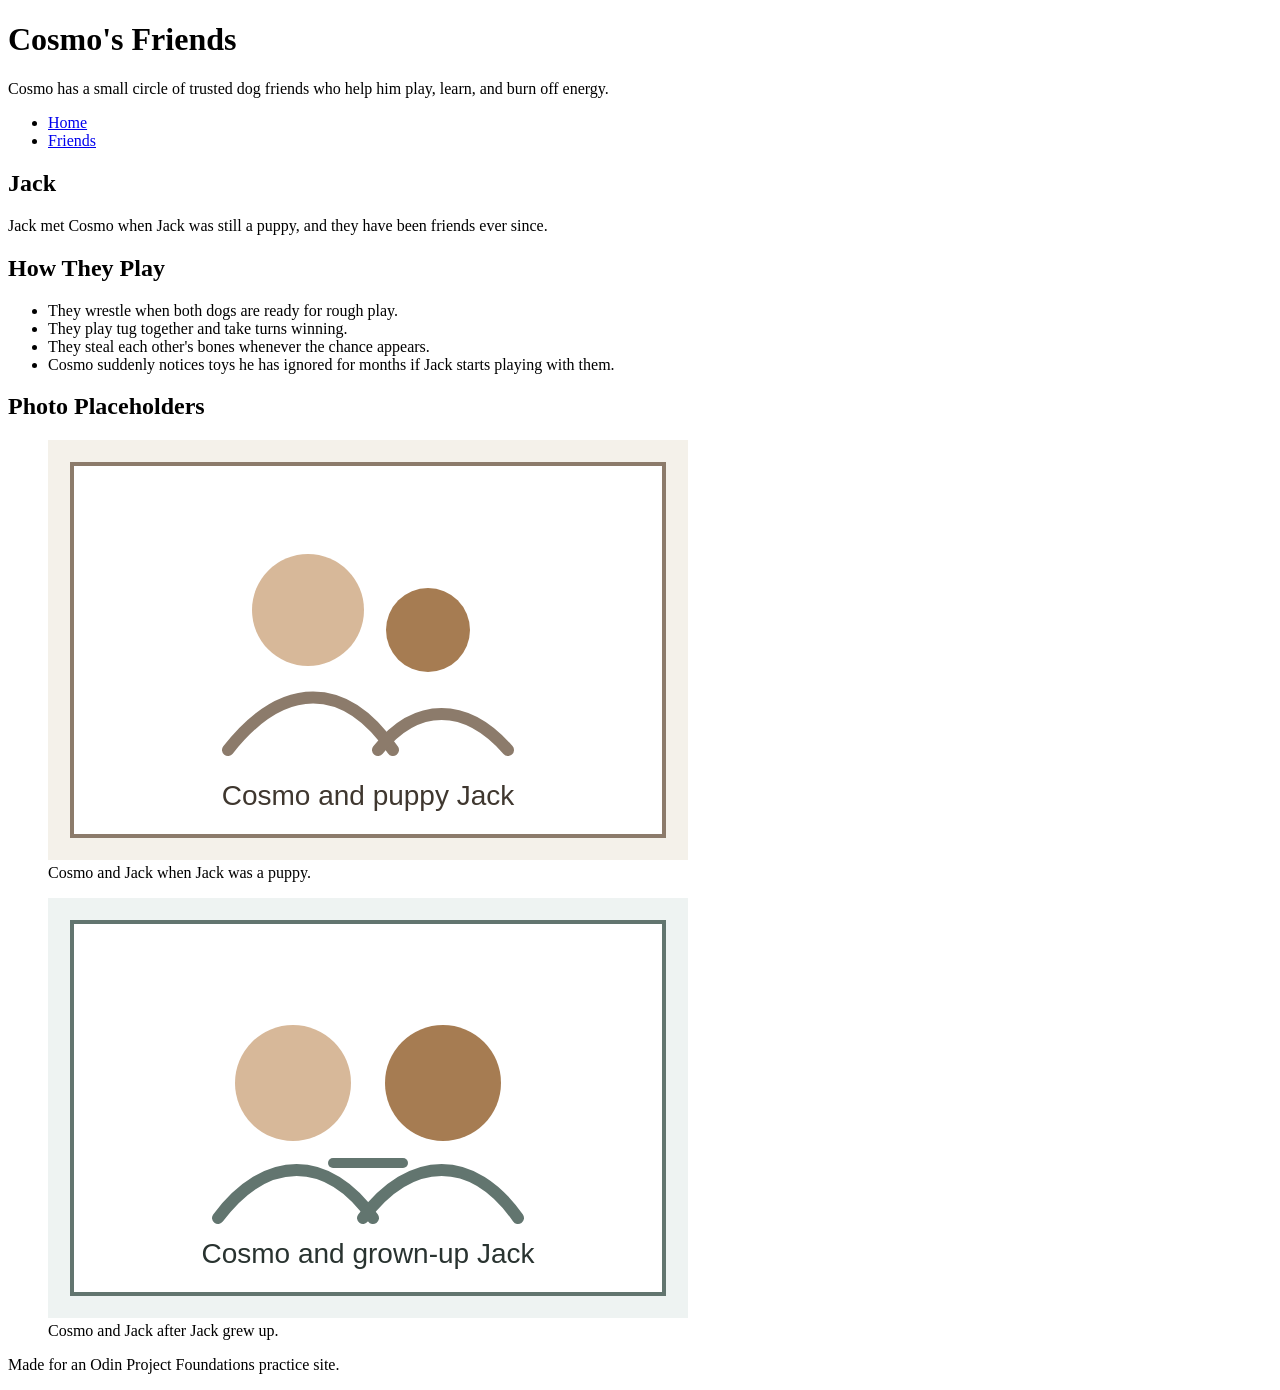
==== friends.html @ 3806a2f5 "Add Cosmo friends page" ====
<!doctype html>
<html lang="en">
  <head>
    <meta charset="utf-8" />
    <meta name="viewport" content="width=device-width, initial-scale=1.0" />
    <title>Cosmo's Friends</title>
  </head>
  <body>
    <header>
      <h1>Cosmo's Friends</h1>

      <p>
        Cosmo has a small circle of trusted dog friends who help him play, learn,
        and burn off energy.
      </p>

      <nav aria-label="Main navigation">
        <ul>
          <li><a href="index.html">Home</a></li>
          <li><a href="friends.html">Friends</a></li>
        </ul>
      </nav>
    </header>

    <main>
      <h2>Jack</h2>

      <p>
        Jack met Cosmo when Jack was still a puppy, and they have been friends
        ever since.
      </p>

      <h2>How They Play</h2>

      <ul>
        <li>They wrestle when both dogs are ready for rough play.</li>
        <li>They play tug together and take turns winning.</li>
        <li>They steal each other's bones whenever the chance appears.</li>
        <li>
          Cosmo suddenly notices toys he has ignored for months if Jack starts
          playing with them.
        </li>
      </ul>

      <h2>Photo Placeholders</h2>

      <figure>
        <img
          src="images/jack-puppy-placeholder.svg"
          alt="Placeholder for a photo of Cosmo and Jack when Jack was a puppy"
        />
        <figcaption>Cosmo and Jack when Jack was a puppy.</figcaption>
      </figure>

      <figure>
        <img
          src="images/jack-older-placeholder.svg"
          alt="Placeholder for a photo of Cosmo and Jack when Jack was older"
        />
        <figcaption>Cosmo and Jack after Jack grew up.</figcaption>
      </figure>
    </main>

    <footer>
      <p>Made for an Odin Project Foundations practice site.</p>
    </footer>
  </body>
</html>
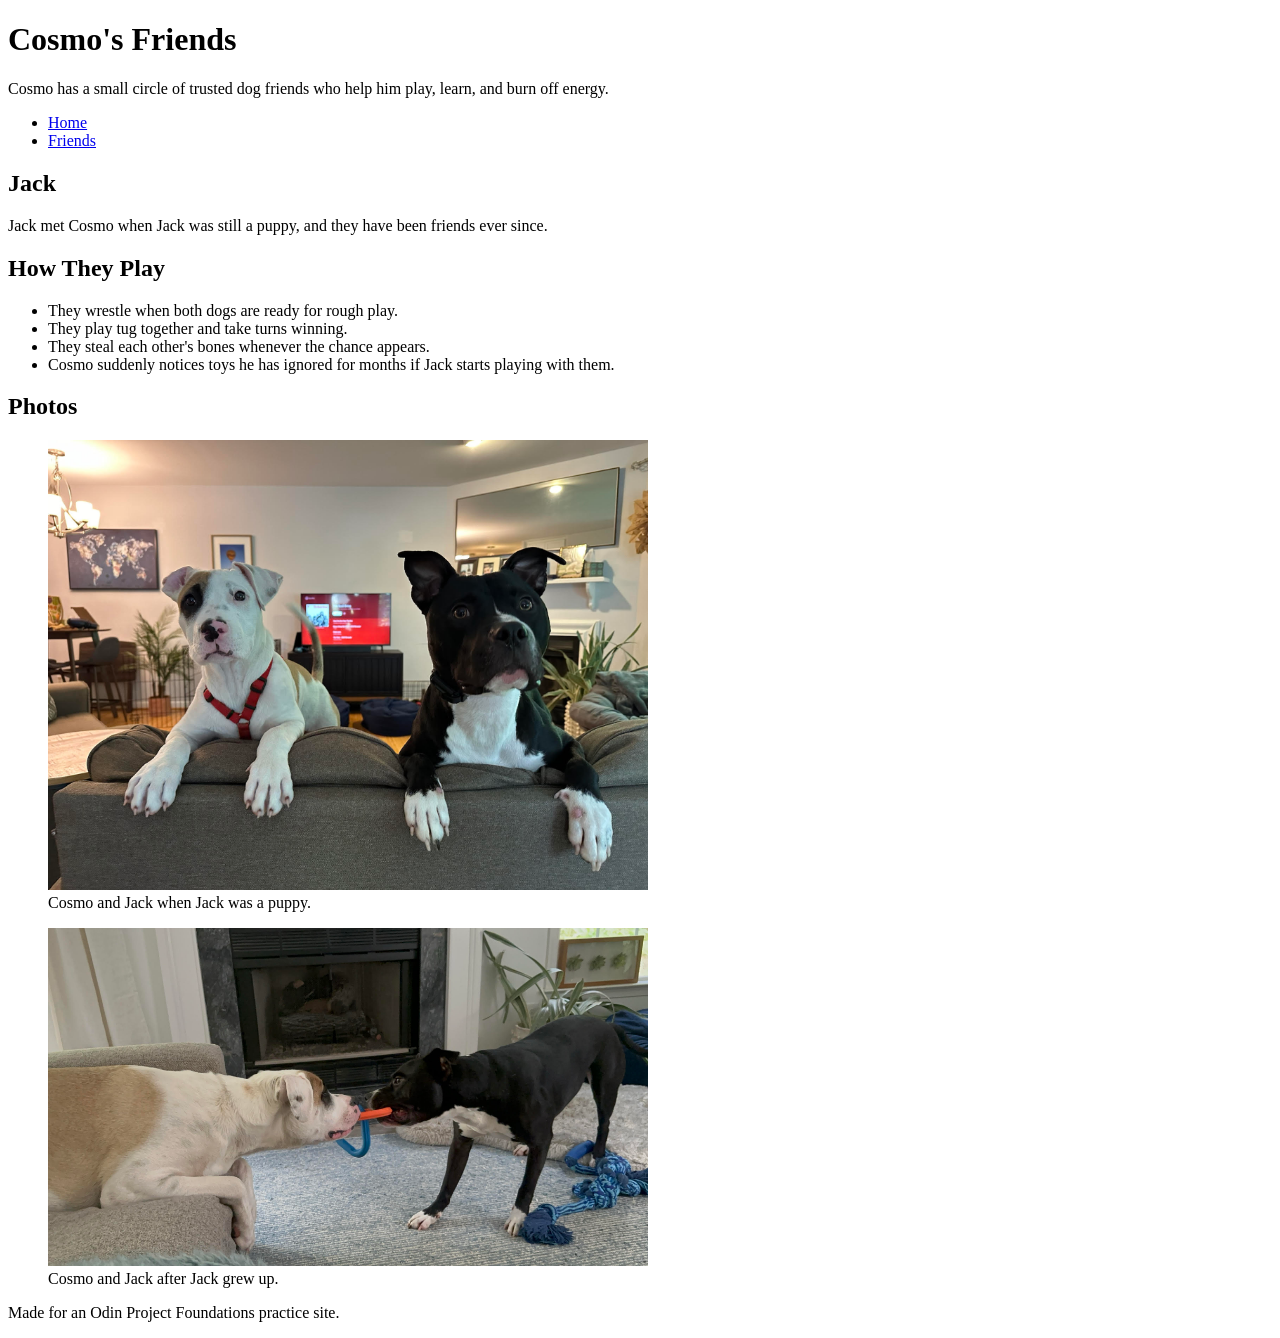
==== commit 4d773a35: "Add real photos of Jack" ====
--- a/friends.html
+++ b/friends.html
@@ -10,8 +10,8 @@
       <h1>Cosmo's Friends</h1>
 
       <p>
-        Cosmo has a small circle of trusted dog friends who help him play, learn,
-        and burn off energy.
+        Cosmo has a small circle of trusted dog friends who help him play,
+        learn, and burn off energy.
       </p>
 
       <nav aria-label="Main navigation">
@@ -42,20 +42,22 @@
         </li>
       </ul>
 
-      <h2>Photo Placeholders</h2>
+      <h2>Photos</h2>
 
       <figure>
         <img
-          src="images/jack-puppy-placeholder.svg"
-          alt="Placeholder for a photo of Cosmo and Jack when Jack was a puppy"
+          src="images/1.jpg"
+          alt="Cosmo and Jack when Jack was a puppy"
+          width="600"
         />
         <figcaption>Cosmo and Jack when Jack was a puppy.</figcaption>
       </figure>
 
       <figure>
         <img
-          src="images/jack-older-placeholder.svg"
-          alt="Placeholder for a photo of Cosmo and Jack when Jack was older"
+          src="images/2.jpg"
+          alt="Cosmo and Jack when Jack was older"
+          width="600"
         />
         <figcaption>Cosmo and Jack after Jack grew up.</figcaption>
       </figure>
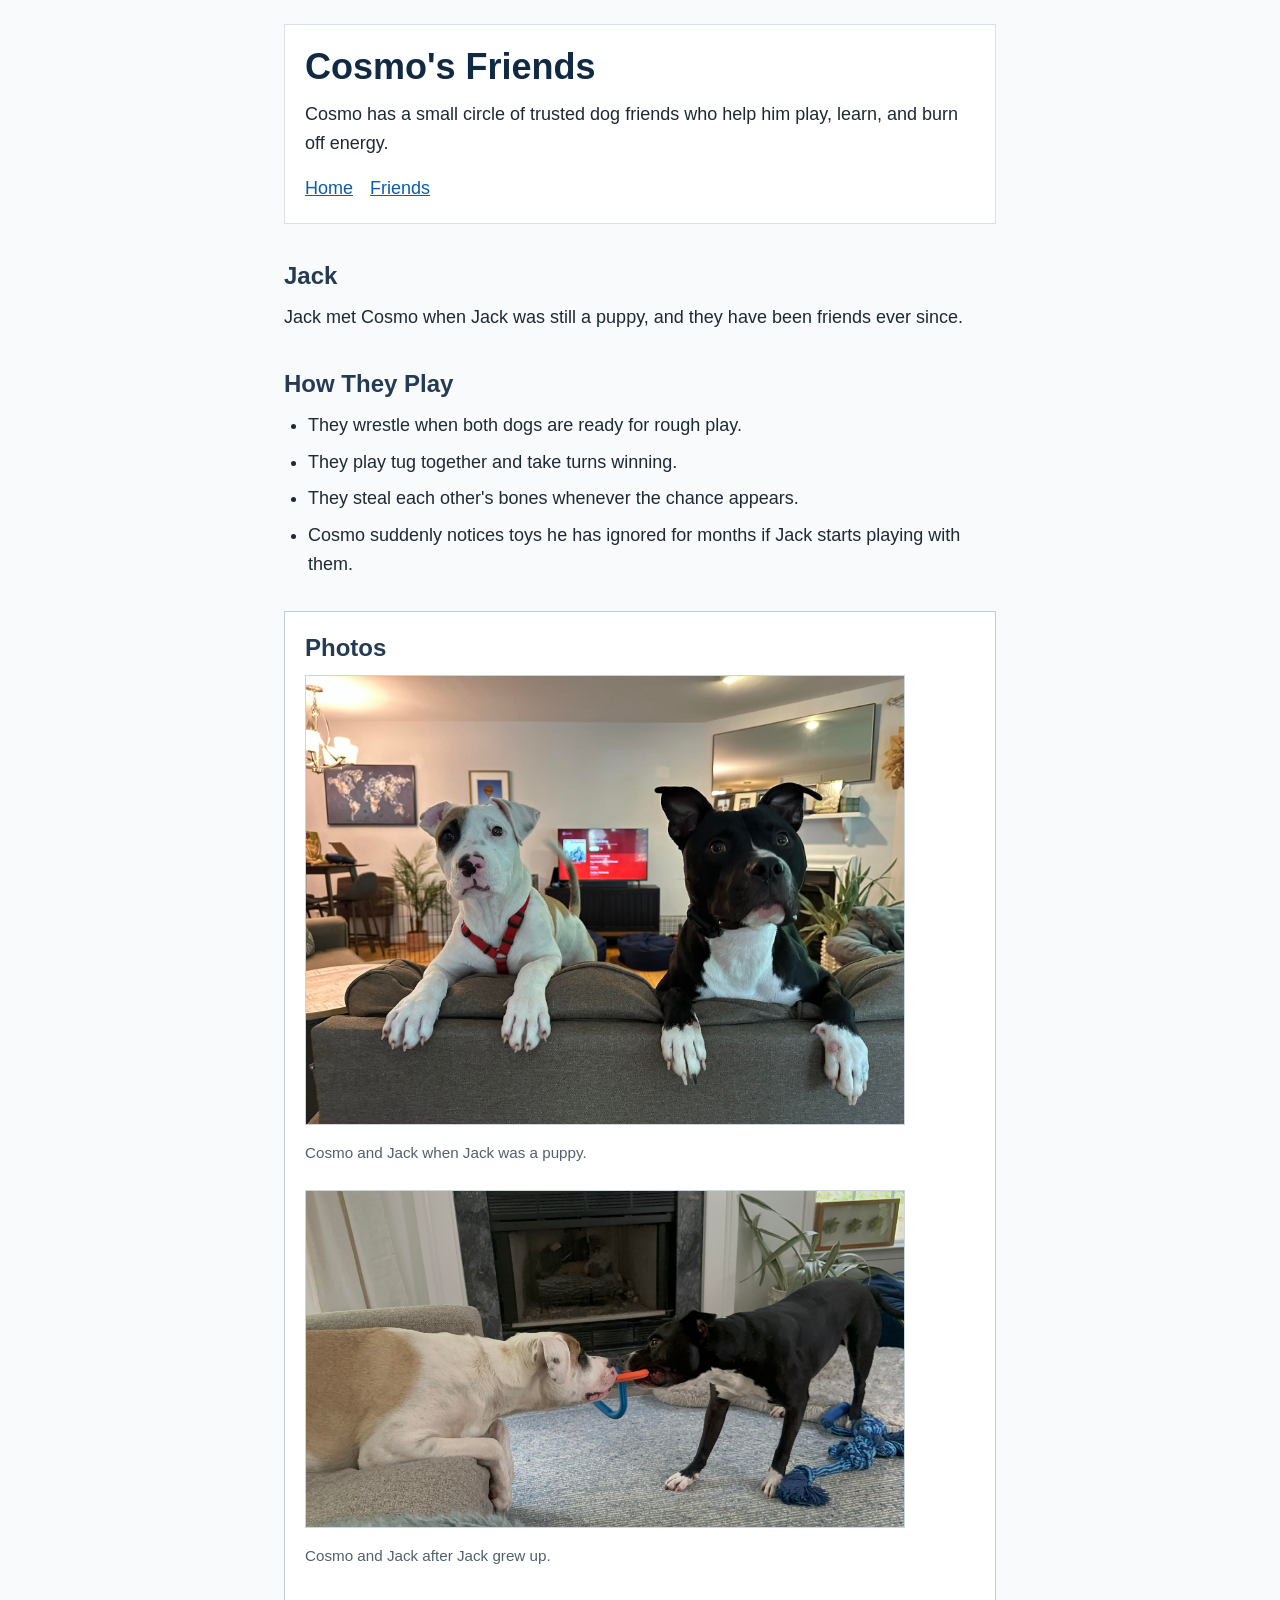
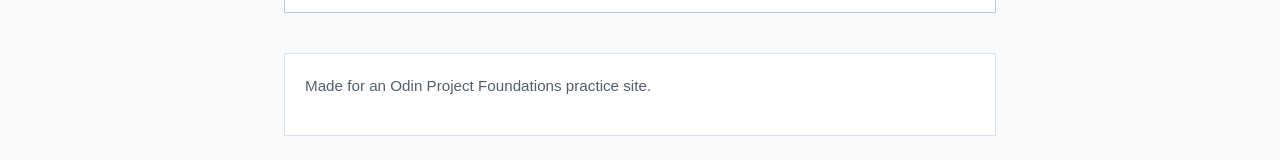
==== commit 4d14a7bb: "Add CSS foundations styling" ====
--- a/friends.html
+++ b/friends.html
@@ -3,10 +3,11 @@
   <head>
     <meta charset="utf-8" />
     <meta name="viewport" content="width=device-width, initial-scale=1.0" />
+    <link rel="stylesheet" href="styles.css" />
     <title>Cosmo's Friends</title>
   </head>
   <body>
-    <header>
+    <header class="site-header">
       <h1>Cosmo's Friends</h1>
 
       <p>
@@ -14,7 +15,7 @@
         learn, and burn off energy.
       </p>
 
-      <nav aria-label="Main navigation">
+      <nav class="site-nav" aria-label="Main navigation">
         <ul>
           <li><a href="index.html">Home</a></li>
           <li><a href="friends.html">Friends</a></li>
@@ -22,7 +23,7 @@
       </nav>
     </header>
 
-    <main>
+    <main class="page-content">
       <h2>Jack</h2>
 
       <p>
@@ -42,28 +43,30 @@
         </li>
       </ul>
 
-      <h2>Photos</h2>
+      <section class="content-card">
+        <h2>Photos</h2>
 
-      <figure>
-        <img
-          src="images/1.jpg"
-          alt="Cosmo and Jack when Jack was a puppy"
-          width="600"
-        />
-        <figcaption>Cosmo and Jack when Jack was a puppy.</figcaption>
-      </figure>
+        <figure>
+          <img
+            src="images/1.jpg"
+            alt="Cosmo and Jack when Jack was a puppy"
+            width="600"
+          />
+          <figcaption>Cosmo and Jack when Jack was a puppy.</figcaption>
+        </figure>
 
-      <figure>
-        <img
-          src="images/2.jpg"
-          alt="Cosmo and Jack when Jack was older"
-          width="600"
-        />
-        <figcaption>Cosmo and Jack after Jack grew up.</figcaption>
-      </figure>
+        <figure>
+          <img
+            src="images/2.jpg"
+            alt="Cosmo and Jack when Jack was older"
+            width="600"
+          />
+          <figcaption>Cosmo and Jack after Jack grew up.</figcaption>
+        </figure>
+      </section>
     </main>
 
-    <footer>
+    <footer class="site-footer">
       <p>Made for an Odin Project Foundations practice site.</p>
     </footer>
   </body>
--- a/styles.css
+++ b/styles.css
@@ -0,0 +1,131 @@
+/* Basic page setup
+   These rules affect the whole page and are good examples of broad selectors. */
+* {
+  box-sizing: border-box;
+}
+
+body {
+  max-width: 760px;
+  margin: 0 auto;
+  padding: 24px;
+  color: #1f2933;
+  background-color: #f8fafc;
+  font-family: Arial, Helvetica, sans-serif;
+  font-size: 18px;
+  line-height: 1.6;
+}
+
+/* Type selectors
+   These keep base text styles simple and easy to inspect in the browser. */
+h1 {
+  margin: 0 0 12px;
+  color: #102a43;
+  font-size: 2.25rem;
+  line-height: 1.2;
+}
+
+h2 {
+  margin: 36px 0 12px;
+  color: #243b53;
+  font-size: 1.5rem;
+  line-height: 1.3;
+}
+
+p {
+  margin: 0 0 16px;
+}
+
+ul,
+ol {
+  margin: 0 0 24px;
+  padding-left: 24px;
+}
+
+li {
+  margin-bottom: 8px;
+}
+
+a {
+  color: #0b5cad;
+  text-decoration: underline;
+}
+
+a:hover {
+  color: #084b8a;
+}
+
+a:focus {
+  outline: 3px solid #f7c948;
+  outline-offset: 3px;
+}
+
+img {
+  display: block;
+  max-width: 100%;
+  height: auto;
+  margin-bottom: 16px;
+  border: 1px solid #cbd5e1;
+}
+
+figure {
+  margin: 0 0 24px;
+}
+
+figcaption {
+  color: #52606d;
+  font-size: 0.95rem;
+}
+
+/* Page sections
+   Classes make reusable page areas clear without using high-specificity IDs. */
+.site-header,
+.site-footer {
+  padding: 20px;
+  border: 1px solid #d9e2ec;
+  background-color: #ffffff;
+}
+
+.site-header {
+  margin-bottom: 32px;
+}
+
+.site-footer {
+  margin-top: 40px;
+  color: #52606d;
+  font-size: 0.95rem;
+}
+
+.page-content {
+  margin-bottom: 32px;
+}
+
+/* Navigation
+   List items are block elements by default. Inline-block keeps them side by side. */
+.site-nav ul {
+  margin: 0;
+  padding-left: 0;
+  list-style: none;
+}
+
+.site-nav li {
+  display: inline-block;
+  margin-right: 12px;
+  margin-bottom: 0;
+}
+
+/* Box model example
+   This card demonstrates margin outside, padding inside, a border, and a background. */
+.content-card {
+  margin: 32px 0;
+  padding: 20px;
+  border: 1px solid #bcccdc;
+  background-color: #ffffff;
+}
+
+.content-card h2 {
+  margin-top: 0;
+}
+
+.content-card p:last-child {
+  margin-bottom: 0;
+}
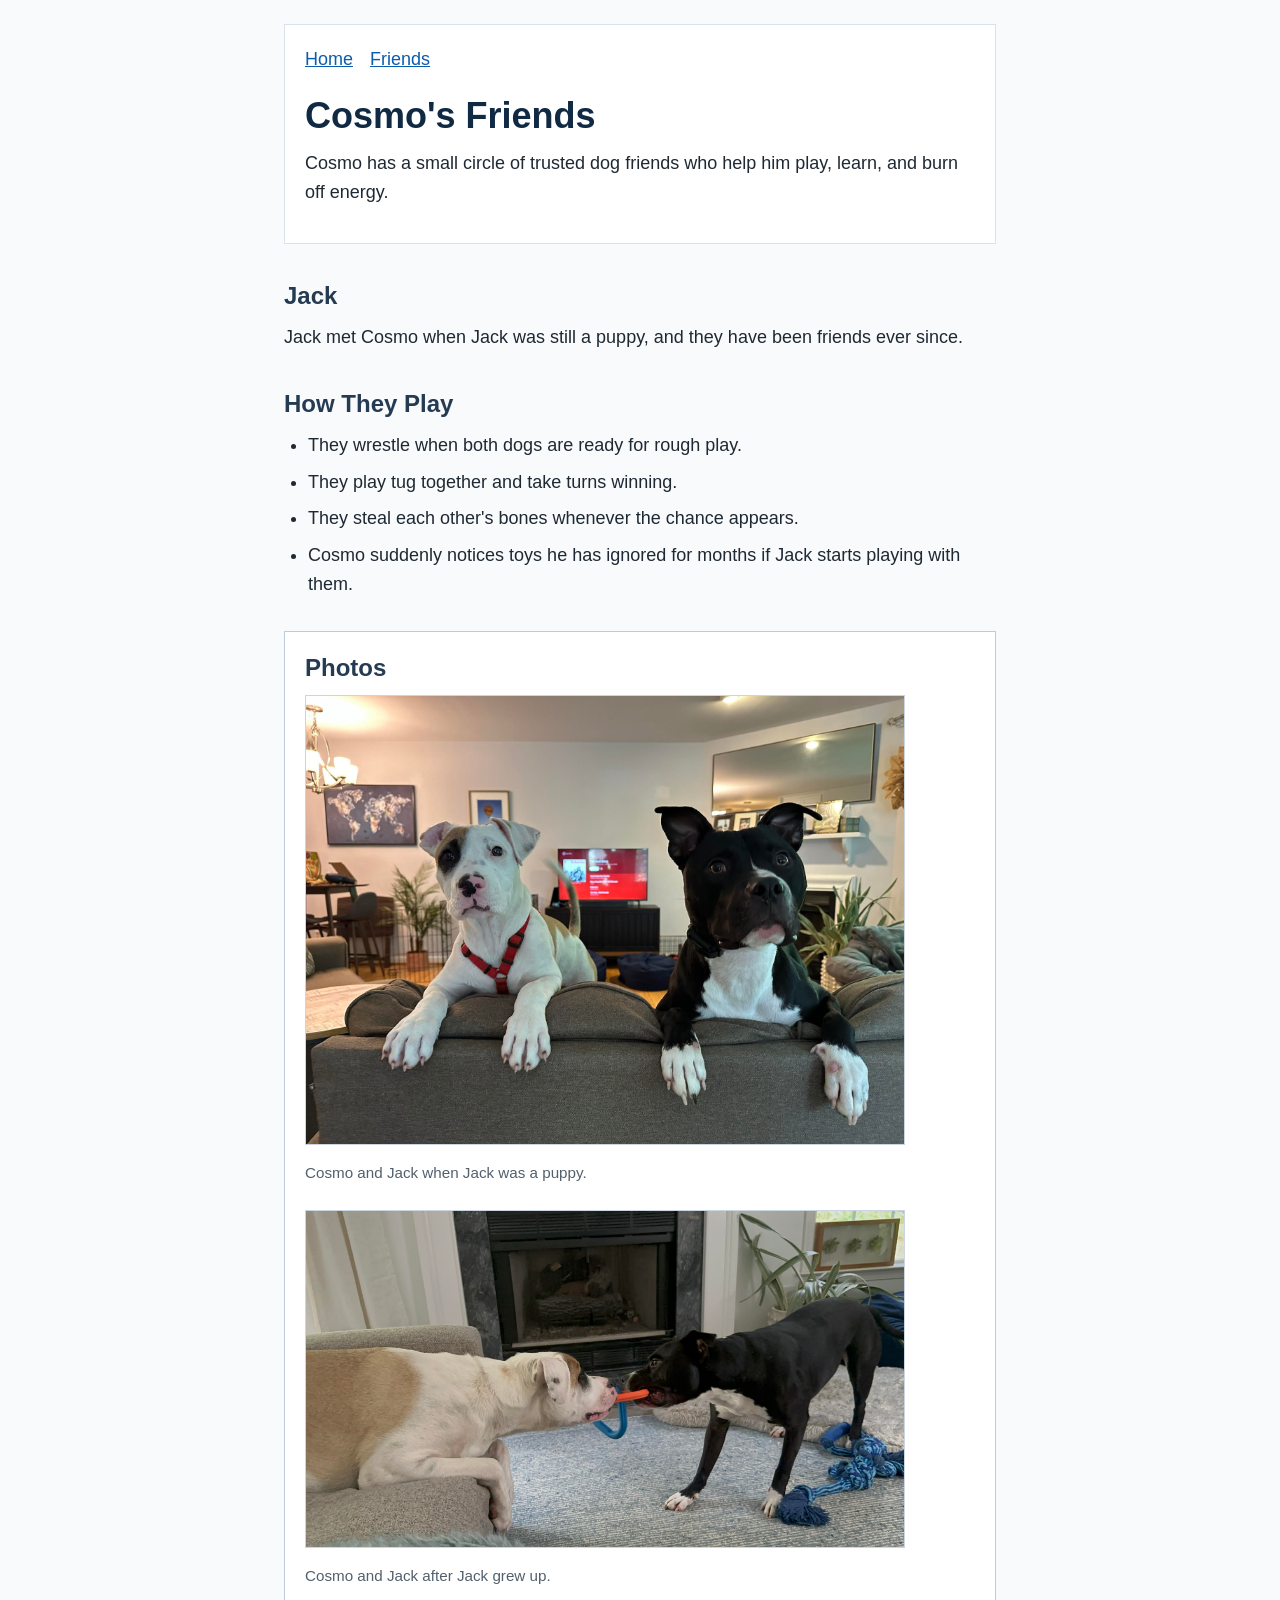
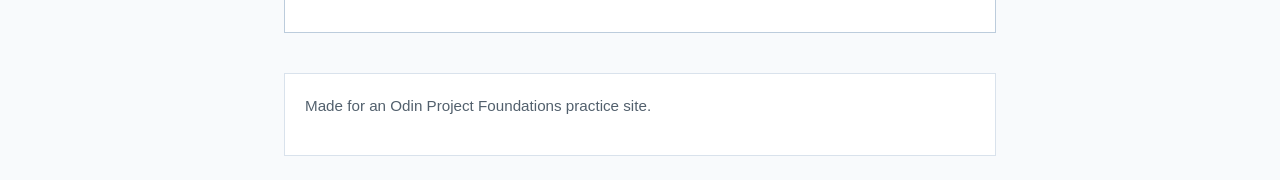
==== commit 0482c5a4: "Move navigation to top of page" ====
--- a/friends.html
+++ b/friends.html
@@ -8,19 +8,19 @@
   </head>
   <body>
     <header class="site-header">
+      <nav class="site-nav" aria-label="Main navigation">
+        <ul>
+          <li><a href="index.html">Home</a></li>
+          <li><a href="friends.html">Friends</a></li>
+        </ul>
+      </nav>
+
       <h1>Cosmo's Friends</h1>
 
       <p>
         Cosmo has a small circle of trusted dog friends who help him play,
         learn, and burn off energy.
       </p>
-
-      <nav class="site-nav" aria-label="Main navigation">
-        <ul>
-          <li><a href="index.html">Home</a></li>
-          <li><a href="friends.html">Friends</a></li>
-        </ul>
-      </nav>
     </header>
 
     <main class="page-content">
--- a/styles.css
+++ b/styles.css
@@ -101,6 +101,10 @@
 
 /* Navigation
    List items are block elements by default. Inline-block keeps them side by side. */
+.site-nav {
+  margin-bottom: 20px;
+}
+
 .site-nav ul {
   margin: 0;
   padding-left: 0;
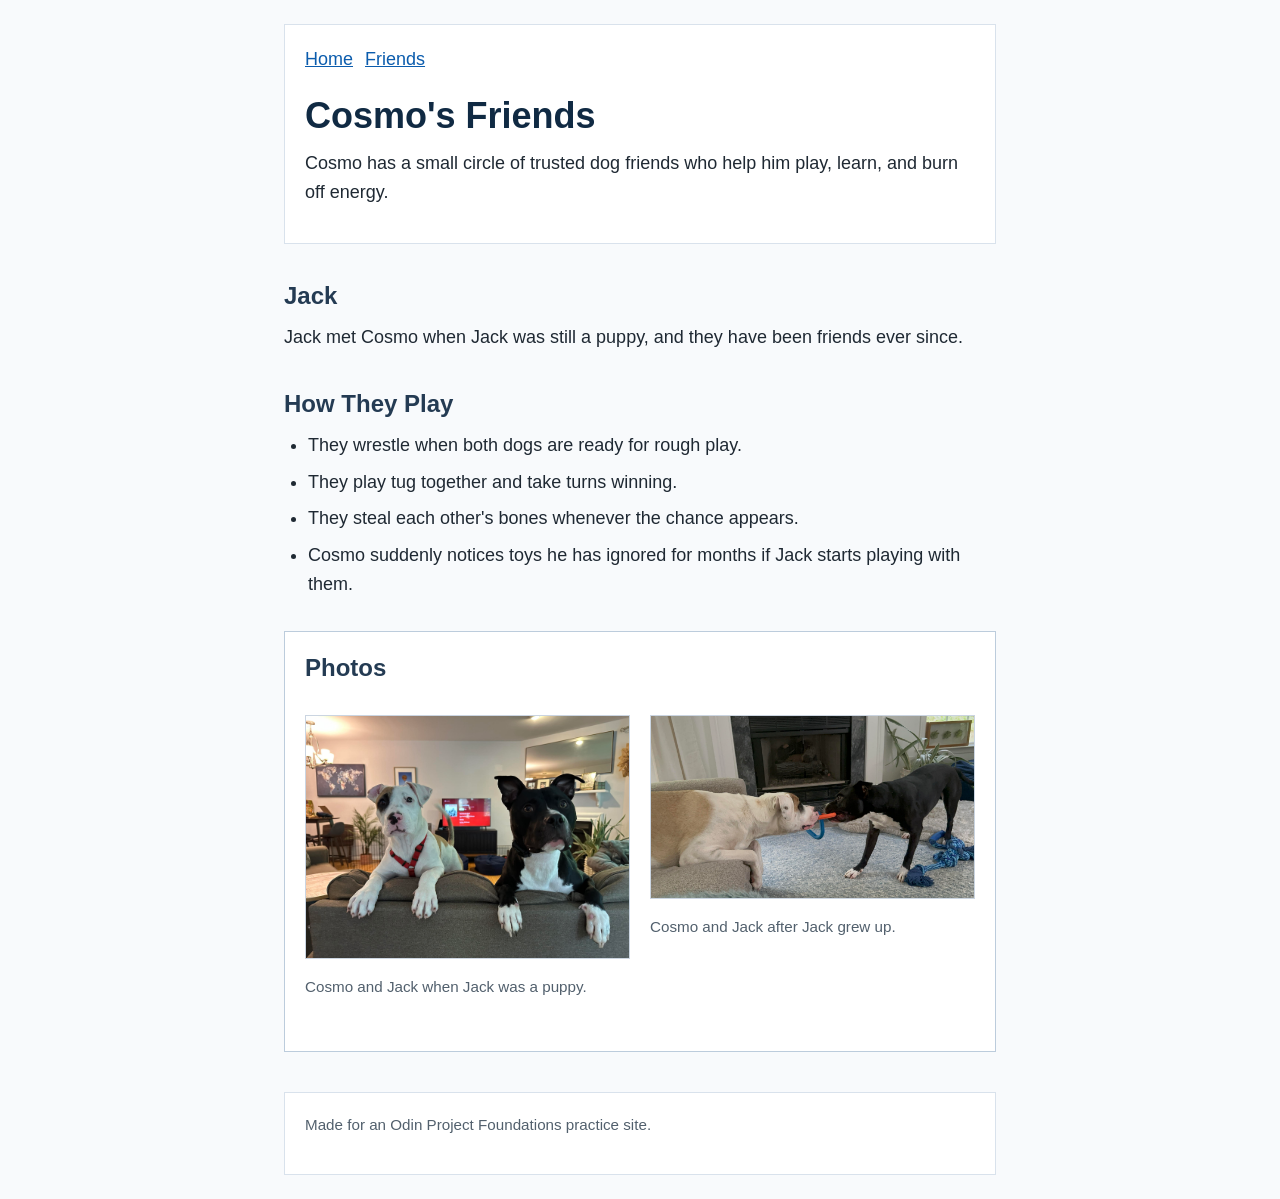
==== commit f5541af8: "Add Flexbox layout" ====
--- a/friends.html
+++ b/friends.html
@@ -46,23 +46,25 @@
       <section class="content-card">
         <h2>Photos</h2>
 
-        <figure>
-          <img
-            src="images/1.jpg"
-            alt="Cosmo and Jack when Jack was a puppy"
-            width="600"
-          />
-          <figcaption>Cosmo and Jack when Jack was a puppy.</figcaption>
-        </figure>
+        <div class="photo-gallery">
+          <figure>
+            <img
+              src="images/1.jpg"
+              alt="Cosmo and Jack when Jack was a puppy"
+              width="600"
+            />
+            <figcaption>Cosmo and Jack when Jack was a puppy.</figcaption>
+          </figure>
 
-        <figure>
-          <img
-            src="images/2.jpg"
-            alt="Cosmo and Jack when Jack was older"
-            width="600"
-          />
-          <figcaption>Cosmo and Jack after Jack grew up.</figcaption>
-        </figure>
+          <figure>
+            <img
+              src="images/2.jpg"
+              alt="Cosmo and Jack when Jack was older"
+              width="600"
+            />
+            <figcaption>Cosmo and Jack after Jack grew up.</figcaption>
+          </figure>
+        </div>
       </section>
     </main>
 
--- a/styles.css
+++ b/styles.css
@@ -100,20 +100,21 @@
 }
 
 /* Navigation
-   List items are block elements by default. Inline-block keeps them side by side. */
+   Flexbox keeps the links side by side and lets them wrap on small screens. */
 .site-nav {
   margin-bottom: 20px;
 }
 
 .site-nav ul {
+  display: flex;
+  flex-wrap: wrap;
+  gap: 12px;
   margin: 0;
   padding-left: 0;
   list-style: none;
 }
 
 .site-nav li {
-  display: inline-block;
-  margin-right: 12px;
   margin-bottom: 0;
 }
 
@@ -126,6 +127,20 @@
   background-color: #ffffff;
 }
 
+.flex-cards,
+.photo-gallery {
+  display: flex;
+  flex-wrap: wrap;
+  gap: 20px;
+  margin: 32px 0;
+}
+
+.flex-cards .content-card,
+.photo-gallery figure {
+  flex: 1 1 280px;
+  margin: 0;
+}
+
 .content-card h2 {
   margin-top: 0;
 }
@@ -133,3 +148,8 @@
 .content-card p:last-child {
   margin-bottom: 0;
 }
+
+.content-card ul,
+.content-card ol {
+  margin-bottom: 0;
+}
